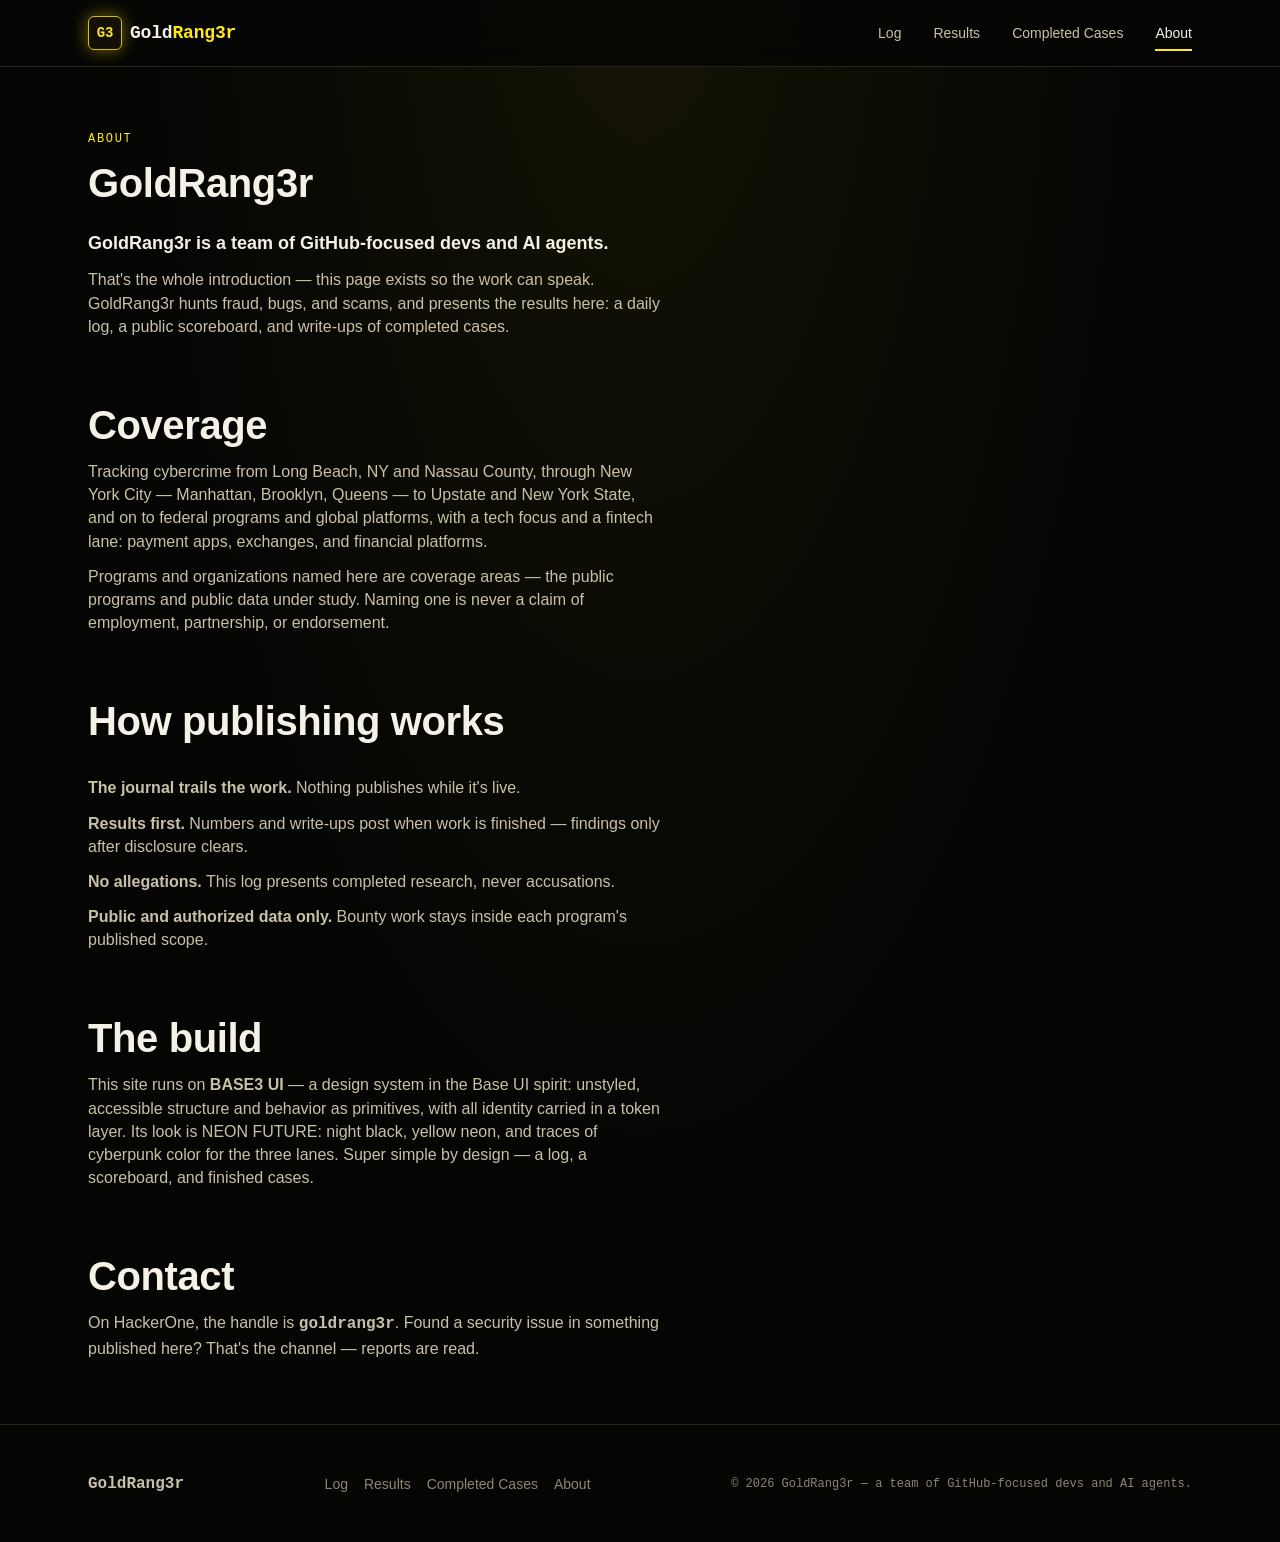
==== about.html @ 8c240903 "v1 launch: BASE3 UI public log — day-grouped posts, results scoreboard, completed cases, Day 1 post " ====
<!DOCTYPE html>
<html lang="en">
<head>
  <meta charset="UTF-8" />
  <meta name="viewport" content="width=device-width, initial-scale=1" />
  <title>About — GoldRang3r</title>
  <meta name="description" content="GoldRang3r is a team of GitHub-focused devs and AI agents. This log presents finished security research results to the world." />
  <link rel="icon" href="assets/favicon.svg" type="image/svg+xml" />
  <link rel="stylesheet" href="css/tokens.css" />
  <link rel="stylesheet" href="css/base.css" />
  <link rel="stylesheet" href="css/components.css" />
  <link rel="stylesheet" href="css/responsive.css" />
</head>
<body>
  <a class="skip-link" href="#main">Skip to content</a>

  <header class="site-header">
    <div class="container site-header__inner">
      <a class="brand" href="index.html" aria-label="GoldRang3r — home">
        <span class="brand__mark" aria-hidden="true">G3</span>
        <span class="brand__name">Gold<span class="accent">Rang3r</span></span>
      </a>
      <nav class="nav" aria-label="Primary">
        <ul class="nav__list">
          <li><a class="nav__link" href="index.html">Log</a></li>
          <li><a class="nav__link" href="results.html">Results</a></li>
          <li><a class="nav__link" href="completed.html">Completed Cases</a></li>
          <li><a class="nav__link" href="about.html">About</a></li>
        </ul>
      </nav>
      <button class="nav-toggle" aria-expanded="false" aria-controls="nav-drawer" aria-label="Open menu">
        <span class="nav-toggle__bar"></span>
        <span class="nav-toggle__bar"></span>
        <span class="nav-toggle__bar"></span>
      </button>
    </div>
  </header>

  <div class="nav-drawer" id="nav-drawer" data-open="false" hidden>
    <div class="nav-drawer__header">
      <span class="brand">
        <span class="brand__mark" aria-hidden="true">G3</span>
        <span class="brand__name">Gold<span class="accent">Rang3r</span></span>
      </span>
      <button class="nav-drawer__close" aria-label="Close menu">✕</button>
    </div>
    <ul class="nav-drawer__list">
      <li><a class="nav-drawer__link" href="index.html"><span class="mono">01</span>Log</a></li>
      <li><a class="nav-drawer__link" href="results.html"><span class="mono">02</span>Results</a></li>
      <li><a class="nav-drawer__link" href="completed.html"><span class="mono">03</span>Completed Cases</a></li>
      <li><a class="nav-drawer__link" href="about.html"><span class="mono">04</span>About</a></li>
    </ul>
    <p class="nav-drawer__footer">GoldRang3r — results only, published when finished.</p>
  </div>

  <main id="main">
    <section>
      <div class="container">
        <p class="eyebrow">About</p>
        <h1 class="section-title">GoldRang3r</h1>
        <p class="lede"><b>GoldRang3r is a team of GitHub-focused devs and AI agents.</b></p>
        <p class="copy">That's the whole introduction — this page exists so the work can speak. GoldRang3r hunts fraud, bugs, and scams, and presents the results here: a daily log, a public scoreboard, and write-ups of completed cases.</p>

        <h2 class="section-title" style="margin-top:var(--b3-space-10)">Coverage</h2>
        <p class="copy">Tracking cybercrime from Long Beach, NY and Nassau County, through New York City — Manhattan, Brooklyn, Queens — to Upstate and New York State, and on to federal programs and global platforms, with a tech focus and a fintech lane: payment apps, exchanges, and financial platforms.</p>
        <p class="copy">Programs and organizations named here are coverage areas — the public programs and public data under study. Naming one is never a claim of employment, partnership, or endorsement.</p>

        <h2 class="section-title" style="margin-top:var(--b3-space-10)">How publishing works</h2>
        <ul class="rules" style="display:grid;gap:var(--b3-space-3);margin-top:var(--b3-space-6);max-width:var(--b3-measure)">
          <li class="copy" style="margin-top:0"><b>The journal trails the work.</b> Nothing publishes while it's live.</li>
          <li class="copy" style="margin-top:0"><b>Results first.</b> Numbers and write-ups post when work is finished — findings only after disclosure clears.</li>
          <li class="copy" style="margin-top:0"><b>No allegations.</b> This log presents completed research, never accusations.</li>
          <li class="copy" style="margin-top:0"><b>Public and authorized data only.</b> Bounty work stays inside each program's published scope.</li>
        </ul>

        <h2 class="section-title" style="margin-top:var(--b3-space-10)">The build</h2>
        <p class="copy">This site runs on <b>BASE3 UI</b> — a design system in the Base UI spirit: unstyled, accessible structure and behavior as primitives, with all identity carried in a token layer. Its look is NEON FUTURE: night black, yellow neon, and traces of cyberpunk color for the three lanes. Super simple by design — a log, a scoreboard, and finished cases.</p>

        <h2 class="section-title" style="margin-top:var(--b3-space-10)">Contact</h2>
        <p class="copy">On HackerOne, the handle is <b class="mono">goldrang3r</b>. Found a security issue in something published here? That's the channel — reports are read.</p>
      </div>
    </section>
  </main>

  <footer class="site-footer">
    <div class="container site-footer__inner">
      <span class="site-footer__brand">GoldRang3r</span>
      <nav class="site-footer__links" aria-label="Footer">
        <a href="index.html">Log</a>
        <a href="results.html">Results</a>
        <a href="completed.html">Completed Cases</a>
        <a href="about.html">About</a>
      </nav>
      <span class="site-footer__meta">© 2026 GoldRang3r — a team of GitHub-focused devs and AI agents.</span>
    </div>
  </footer>

  <script src="js/main.js"></script>
</body>
</html>
---- css/tokens.css ----
/* ==========================================================================
   BASE3 UI — tokens layer
   BASE3 is our modernized take on the Base UI concept: structure, behavior
   and accessibility live in unstyled primitives; ALL identity lives here,
   in tokens. Swap the tokens, keep the primitives — the site re-skins
   without a single markup change.

   Formatting foundation: a proven mobile-first responsive framework —
   same spacing scale, type scale, container and breakpoints — re-lit for
   NEON FUTURE: night black, yellow neon primary, traces of cyberpunk neon.
   ========================================================================== */

:root {
  /* -- Night surfaces ---------------------------------------------------- */
  --b3-black-950: #050504;
  --b3-black-900: #0a0908;
  --b3-black-800: #121009;
  --b3-black-700: #1a160e;
  --b3-line: #2a2418;

  /* -- BASE3 neon yellow — the modernized gold --------------------------
     Gold, pushed to neon: brighter, cleaner, electric. This is the one
     primary glow for the whole publication. */
  --b3-yellow: #ffe81a;
  --b3-yellow-bright: #fff45c;
  --b3-yellow-dim: #d4c200;
  --b3-yellow-glow: rgba(255, 232, 26, 0.45);
  --b3-yellow-wash: rgba(255, 232, 26, 0.07);

  /* -- Traces of cyberpunk neon (small doses only) ---------------------- */
  --b3-cyan: #00e5ff;
  --b3-magenta: #ff2ea6;

  /* -- Lane gemstones ----------------------------------------------------- */
  --lane-fraud: #f05a6b;    /* ruby    — fraud / whistleblower */
  --lane-bug: #6b84ff;      /* sapphire — bug bounties       */
  --lane-protect: #4ac58c; /* emerald — protect             */

  /* -- Text --------------------------------------------------------------*/
  --b3-text-primary: #f6f1e6;
  --b3-text-secondary: #c9c0a8;
  --b3-text-muted: #8f8672;
  --b3-text-on-accent: #171300;

  /* -- Semantic aliases --------------------------------------------------*/
  --b3-bg: var(--b3-black-950);
  --b3-bg-raised: var(--b3-black-900);
  --b3-bg-card: var(--b3-black-800);
  --b3-border: var(--b3-line);
  --b3-accent: var(--b3-yellow-dim);
  --b3-accent-strong: var(--b3-yellow);
  --b3-focus: var(--b3-yellow-bright);

  /* -- Typography ---------------------------------------------------------*/
  --b3-font-sans: "Helvetica Neue", Helvetica, Arial, "Nimbus Sans L",
    -apple-system, BlinkMacSystemFont, "Segoe UI", Roboto, sans-serif;
  --b3-font-mono: ui-monospace, "SF Mono", "Cascadia Code", "Roboto Mono",
    Consolas, monospace;

  --b3-fs-xs: 0.75rem;
  --b3-fs-sm: 0.875rem;
  --b3-fs-base: 1rem;
  --b3-fs-md: 1.125rem;
  --b3-fs-lg: 1.375rem;
  --b3-fs-xl: 1.875rem;
  --b3-fs-2xl: 2.5rem;
  --b3-fs-3xl: 3.25rem;

  --b3-lh-tight: 1.15;
  --b3-lh-normal: 1.45;
  --b3-measure: 36rem;

  /* -- Spacing scale -------------------------------------------------------*/
  --b3-space-1: 0.25rem;
  --b3-space-2: 0.5rem;
  --b3-space-3: 0.75rem;
  --b3-space-4: 1rem;
  --b3-space-5: 1.5rem;
  --b3-space-6: 2rem;
  --b3-space-8: 3rem;
  --b3-space-10: 4rem;
  --b3-space-12: 6rem;

  /* -- Shape / effects ------------------------------------------------------*/
  --b3-radius-sm: 6px;
  --b3-radius-md: 12px;
  --b3-radius-lg: 20px;

  --b3-shadow-card: 0 1px 0 rgba(255, 232, 26, 0.06) inset,
    0 8px 24px rgba(0, 0, 0, 0.35);
  --b3-glow-accent: 0 0 18px var(--b3-yellow-glow);

  --b3-container: 72rem;

  --b3-duration-fast: 120ms;
  --b3-duration-normal: 220ms;
  --b3-ease: cubic-bezier(0.2, 0.7, 0.2, 1);
}
---- css/base.css ----
/* ==========================================================================
   BASE3 UI — base layer
   Element defaults only. No components, no identity beyond the tokens.
   ========================================================================== */

*, *::before, *::after { box-sizing: border-box; }

html {
  color-scheme: dark;
  -webkit-text-size-adjust: 100%;
  scroll-behavior: smooth;
}

body {
  margin: 0;
  background: var(--b3-bg);
  background-image: radial-gradient(ellipse at 50% -10%, var(--b3-yellow-wash), transparent 55%);
  color: var(--b3-text-primary);
  font-family: var(--b3-font-sans);
  font-size: var(--b3-fs-base);
  line-height: var(--b3-lh-normal);
  -webkit-font-smoothing: antialiased;
  overflow-x: clip;
}

img, svg { max-width: 100%; }
img { height: auto; }

a { color: inherit; text-decoration: none; }

h1, h2, h3, h4 {
  margin: 0;
  line-height: var(--b3-lh-tight);
  font-weight: 600;
  letter-spacing: -0.01em;
}

p { margin: 0; }
ul { margin: 0; padding: 0; list-style: none; }
button { font: inherit; color: inherit; background: none; border: 0; cursor: pointer; }

:focus-visible {
  outline: 2px solid var(--b3-focus);
  outline-offset: 3px;
  border-radius: var(--b3-radius-sm);
}

.container {
  width: 100%;
  max-width: var(--b3-container);
  margin: 0 auto;
  padding: 0 var(--b3-space-5);
}

section { padding: var(--b3-space-10) 0; }

.skip-link {
  position: absolute;
  left: var(--b3-space-4);
  top: -3rem;
  background: var(--b3-accent-strong);
  color: var(--b3-text-on-accent);
  padding: var(--b3-space-2) var(--b3-space-4);
  border-radius: var(--b3-radius-sm);
  font-weight: 600;
  z-index: 100;
  transition: top var(--b3-duration-fast) var(--b3-ease);
}
.skip-link:focus { top: var(--b3-space-4); }

.visually-hidden {
  position: absolute;
  width: 1px; height: 1px;
  overflow: hidden;
  clip: rect(0 0 0 0);
  white-space: nowrap;
}
---- css/components.css ----
/* ==========================================================================
   BASE3 UI — components layer
   Primitives in the Base UI spirit: semantic, accessible markup patterns
   (header, nav + drawer, button, card, badge, stat) whose look comes
   entirely from tokens.css. Variants ride on data attributes, e.g.
   [data-lane="bug"], [data-variant="ghost"] — behavior and structure stay
   the same when the styling layer changes.
   ========================================================================== */

/* ---------- header / nav primitive ---------- */
.site-header {
  position: sticky; top: 0; z-index: 50;
  background: rgba(5, 5, 4, 0.88);
  backdrop-filter: blur(10px);
  border-bottom: 1px solid var(--b3-border);
}
.site-header__inner {
  display: flex; align-items: center; justify-content: space-between;
  padding-block: var(--b3-space-4); gap: var(--b3-space-4);
}
.brand {
  display: flex; align-items: center; gap: var(--b3-space-2);
  flex-shrink: 0; font-weight: 700; font-size: var(--b3-fs-md);
  letter-spacing: -0.01em; font-family: var(--b3-font-mono);
}
.brand__mark {
  display: inline-flex; align-items: center; justify-content: center;
  width: 34px; height: 34px; border-radius: var(--b3-radius-sm);
  background: var(--b3-black-800);
  border: 1px solid var(--b3-accent);
  color: var(--b3-accent-strong);
  box-shadow: var(--b3-glow-accent);
  font-size: var(--b3-fs-sm);
}
.brand__name { color: var(--b3-text-primary); white-space: nowrap; }
.brand__name .accent { color: var(--b3-accent-strong); }

.nav { display: none; }
.nav__list { display: flex; align-items: center; gap: var(--b3-space-6); font-size: var(--b3-fs-sm); }
.nav__link {
  color: var(--b3-text-secondary);
  padding: var(--b3-space-2) 0;
  border-bottom: 2px solid transparent;
  transition: color var(--b3-duration-fast) var(--b3-ease),
    border-color var(--b3-duration-fast) var(--b3-ease);
}
.nav__link:hover, .nav__link[aria-current="page"] {
  color: var(--b3-text-primary);
  border-bottom-color: var(--b3-accent-strong);
}

.nav-toggle {
  display: inline-flex; flex-direction: column; justify-content: center; gap: 5px;
  width: 40px; height: 40px; padding: var(--b3-space-2);
  border: 1px solid var(--b3-border); border-radius: var(--b3-radius-sm);
}
.nav-toggle__bar { display: block; height: 2px; width: 100%; background: var(--b3-text-primary); }

.nav-drawer[hidden] { display: none; }
.nav-drawer {
  position: fixed; inset: 0; z-index: 60;
  background: var(--b3-black-950);
  display: flex; flex-direction: column;
  padding: var(--b3-space-5);
  transform: translateX(100%);
  transition: transform var(--b3-duration-normal) var(--b3-ease);
}
.nav-drawer[data-open="true"] { transform: translateX(0); }
.nav-drawer__header {
  display: flex; justify-content: space-between; align-items: center;
  margin-bottom: var(--b3-space-8);
}
.nav-drawer__close { font-size: 1.3rem; color: var(--b3-text-primary); }
.nav-drawer__list { display: flex; flex-direction: column; gap: var(--b3-space-6); font-size: var(--b3-fs-xl); }
.nav-drawer__link { color: var(--b3-text-primary); }
.nav-drawer__link .mono {
  font-family: var(--b3-font-mono); font-size: var(--b3-fs-xs);
  color: var(--b3-accent-strong); display: block;
  letter-spacing: 0.1em; text-transform: uppercase;
}
.nav-drawer__footer { margin-top: auto; color: var(--b3-text-muted); font-size: var(--b3-fs-sm); }
body[data-drawer-open="true"] { overflow: hidden; }

/* ---------- type helpers ---------- */
.eyebrow {
  font-family: var(--b3-font-mono); font-size: var(--b3-fs-xs);
  text-transform: uppercase; letter-spacing: 0.14em;
  color: var(--b3-accent-strong); margin-bottom: var(--b3-space-3);
}
.display {
  font-size: clamp(2.25rem, 6vw, var(--b3-fs-3xl));
  font-weight: 700; letter-spacing: -0.01em; line-height: var(--b3-lh-tight);
}
.display .neon {
  color: var(--b3-accent-strong);
  text-shadow: 0 0 24px var(--b3-yellow-glow);
}
.section-title { font-size: var(--b3-fs-2xl); font-weight: 600; }
.lede { font-size: var(--b3-fs-md); color: var(--b3-text-primary); max-width: var(--b3-measure); margin-top: var(--b3-space-5); }
.copy { color: var(--b3-text-secondary); max-width: var(--b3-measure); margin-top: var(--b3-space-3); }
.text-link { color: var(--b3-accent-strong); font-weight: 600; }
.text-link:hover { text-decoration: underline; }
.mono { font-family: var(--b3-font-mono); }

/* ---------- badge primitive ---------- */
.badge {
  display: inline-flex; align-items: center; gap: var(--b3-space-1);
  padding: var(--b3-space-1) var(--b3-space-3); border-radius: 999px;
  font-family: var(--b3-font-mono); font-size: var(--b3-fs-xs);
  text-transform: uppercase; letter-spacing: 0.06em; white-space: nowrap;
  border: 1px solid var(--b3-accent); color: var(--b3-accent-strong);
}
.badge[data-lane="fraud"] { border-color: var(--lane-fraud); color: var(--lane-fraud); }
.badge[data-lane="bug"] { border-color: var(--lane-bug); color: var(--lane-bug); }
.badge[data-lane="protect"] { border-color: var(--lane-protect); color: var(--lane-protect); }

/* ---------- button primitive ---------- */
.btn {
  display: inline-flex; align-items: center; gap: var(--b3-space-2);
  padding: var(--b3-space-3) var(--b3-space-5);
  border-radius: var(--b3-radius-sm);
  font-size: var(--b3-fs-sm); font-weight: 600; white-space: nowrap;
  transition: transform var(--b3-duration-fast) var(--b3-ease),
    background var(--b3-duration-fast) var(--b3-ease),
    border-color var(--b3-duration-fast) var(--b3-ease);
}
.btn:active { transform: translateY(1px); }
.btn[data-variant="solid"] {
  background: linear-gradient(180deg, var(--b3-yellow-bright), var(--b3-accent));
  color: var(--b3-text-on-accent);
}
.btn[data-variant="solid"]:hover { filter: brightness(1.08); }
.btn[data-variant="ghost"] { border: 1px solid var(--b3-border); color: var(--b3-text-primary); }
.btn[data-variant="ghost"]:hover { border-color: var(--b3-accent-strong); color: var(--b3-accent-strong); }

/* ---------- hero ---------- */
.hero {
  position: relative; overflow: hidden;
  padding-block: var(--b3-space-12) var(--b3-space-10);
  border-bottom: 1px solid var(--b3-border);
}
.hero__cta { display: flex; gap: var(--b3-space-4); flex-wrap: wrap; margin-top: var(--b3-space-8); }
.hero__signal {
  font-family: var(--b3-font-mono); font-size: var(--b3-fs-xs);
  color: var(--b3-text-muted); text-transform: uppercase; letter-spacing: 0.1em;
  margin-top: var(--b3-space-6);
}
.hero__signal .dot { color: var(--lane-protect); }

/* ---------- card primitive (log posts, cases, results) ---------- */
.grid { display: grid; grid-template-columns: 1fr; gap: var(--b3-space-5); margin-top: var(--b3-space-6); }
.card {
  background: var(--b3-bg-card);
  border: 1px solid var(--b3-border);
  border-radius: var(--b3-radius-lg);
  padding: var(--b3-space-6);
  box-shadow: var(--b3-shadow-card);
  transition: border-color var(--b3-duration-normal) var(--b3-ease),
    transform var(--b3-duration-normal) var(--b3-ease);
}
.card:hover { border-color: var(--b3-accent-strong); transform: translateY(-2px); }
.card h3 { font-size: var(--b3-fs-lg); margin: var(--b3-space-2) 0; }
.card h3 a:hover { color: var(--b3-accent-strong); }
.card p { color: var(--b3-text-secondary); margin-top: var(--b3-space-2); font-size: var(--b3-fs-sm); }
.card p b { color: var(--b3-text-primary); }
.card__meta {
  font-family: var(--b3-font-mono); font-size: var(--b3-fs-xs);
  text-transform: uppercase; letter-spacing: 0.08em; color: var(--b3-text-muted);
}
.card[data-lane="fraud"] { border-top: 3px solid var(--lane-fraud); }
.card[data-lane="bug"] { border-top: 3px solid var(--lane-bug); }
.card[data-lane="protect"] { border-top: 3px solid var(--lane-protect); }
.card__foot { margin-top: var(--b3-space-4); font-size: var(--b3-fs-sm); }

/* ---------- day grouping (the log) ---------- */
.day { margin-top: var(--b3-space-8); }
.day__head {
  display: flex; align-items: baseline; gap: var(--b3-space-4); flex-wrap: wrap;
  border-bottom: 1px solid var(--b3-border); padding-bottom: var(--b3-space-3);
}
.day__date { font-family: var(--b3-font-mono); font-size: var(--b3-fs-md); color: var(--b3-accent-strong); }
.day__dow { color: var(--b3-text-muted); font-size: var(--b3-fs-sm); text-transform: uppercase; letter-spacing: 0.08em; }

/* ---------- stat primitive (results) ---------- */
.stats { display: grid; grid-template-columns: repeat(auto-fit, minmax(160px, 1fr)); gap: var(--b3-space-4); margin-top: var(--b3-space-6); }
.stat {
  background: var(--b3-bg-raised); border: 1px solid var(--b3-border);
  border-radius: var(--b3-radius-md); padding: var(--b3-space-5);
}
.stat .n { font-size: var(--b3-fs-xl); font-weight: 700; }
.stat .n .unit { color: var(--b3-accent-strong); }
.stat .l {
  color: var(--b3-text-muted); font-family: var(--b3-font-mono);
  font-size: var(--b3-fs-xs); text-transform: uppercase;
  letter-spacing: 0.08em; margin-top: var(--b3-space-1);
}

/* ---------- lane strip ---------- */
.lanes { display: grid; grid-template-columns: 1fr; gap: var(--b3-space-4); margin-top: var(--b3-space-6); }
.lane {
  border: 1px solid var(--b3-border); border-radius: var(--b3-radius-md);
  padding: var(--b3-space-5); background: var(--b3-bg-raised);
}
.lane h3 { font-size: var(--b3-fs-md); }
.lane p { margin-top: var(--b3-space-2); color: var(--b3-text-secondary); font-size: var(--b3-fs-sm); }
.lane[data-lane="fraud"] { border-left: 3px solid var(--lane-fraud); }
.lane[data-lane="bug"] { border-left: 3px solid var(--lane-bug); }
.lane[data-lane="protect"] { border-left: 3px solid var(--lane-protect); }
.lane[data-lane="fraud"] h3 { color: var(--lane-fraud); }
.lane[data-lane="bug"] h3 { color: var(--lane-bug); }
.lane[data-lane="protect"] h3 { color: var(--lane-protect); }

/* ---------- article (single post) ---------- */
.post-body { max-width: var(--b3-measure); }
.post-body p { color: var(--b3-text-secondary); margin-top: var(--b3-space-4); font-size: var(--b3-fs-md); }
.post-body p b, .post-body li b { color: var(--b3-text-primary); }
.post-body h2 { font-size: var(--b3-fs-xl); margin-top: var(--b3-space-8); }
.post-body ul { margin-top: var(--b3-space-4); display: grid; gap: var(--b3-space-2); }
.post-body li {
  color: var(--b3-text-secondary);
  border-left: 3px solid var(--b3-accent);
  padding-left: var(--b3-space-4);
}
.post-body li[data-lane="fraud"] { border-left-color: var(--lane-fraud); }
.post-body li[data-lane="bug"] { border-left-color: var(--lane-bug); }
.post-body li[data-lane="protect"] { border-left-color: var(--lane-protect); }

/* ---------- note / empty state ---------- */
.note {
  border-left: 3px solid var(--b3-accent-strong);
  padding: var(--b3-space-2) 0 var(--b3-space-2) var(--b3-space-5);
  margin-top: var(--b3-space-6); max-width: var(--b3-measure);
}
.note p { color: var(--b3-text-secondary); margin-top: var(--b3-space-2); }
.empty {
  border: 1px dashed var(--b3-border); border-radius: var(--b3-radius-lg);
  padding: var(--b3-space-8); margin-top: var(--b3-space-6); text-align: center;
}
.empty p { color: var(--b3-text-muted); margin-top: var(--b3-space-2); }

/* ---------- table ---------- */
.table-wrap { overflow-x: auto; -webkit-overflow-scrolling: touch; margin-top: var(--b3-space-5); }
.table { width: 100%; border-collapse: collapse; font-size: var(--b3-fs-sm); min-width: 560px; }
.table th, .table td { border: 1px solid var(--b3-border); padding: var(--b3-space-3) var(--b3-space-4); text-align: left; vertical-align: top; }
.table th { background: var(--b3-bg-raised); color: var(--b3-text-primary); }
.table td { color: var(--b3-text-secondary); }
.table td b { color: var(--b3-text-primary); }

/* ---------- footer ---------- */
.site-footer { border-top: 1px solid var(--b3-border); padding-block: var(--b3-space-8); color: var(--b3-text-muted); }
.site-footer__inner { display: flex; flex-direction: column; gap: var(--b3-space-5); }
.site-footer__brand { color: var(--b3-text-secondary); font-weight: 600; font-family: var(--b3-font-mono); }
.site-footer__links { display: flex; flex-wrap: wrap; gap: var(--b3-space-4); font-size: var(--b3-fs-sm); }
.site-footer__links a:hover { color: var(--b3-accent-strong); }
.site-footer__meta { font-size: var(--b3-fs-xs); font-family: var(--b3-font-mono); }
---- css/responsive.css ----
/* ==========================================================================
   BASE3 UI — responsive layer
   Mobile-first breakpoints on the established framework grid:
   640px small tablets, 1024px desktop. Nothing in this file changes
   identity — it only re-flows the primitives.
   ========================================================================== */

@media (min-width: 640px) {
  .grid { grid-template-columns: repeat(2, 1fr); }
  .lanes { grid-template-columns: repeat(3, 1fr); }
}

@media (min-width: 1024px) {
  .nav { display: block; }
  .nav-toggle { display: none; }
  .grid { grid-template-columns: repeat(3, 1fr); }
  .site-footer__inner {
    flex-direction: row;
    align-items: center;
    justify-content: space-between;
  }
}

@media (max-width: 639px) {
  .container { padding: 0 var(--b3-space-4); }
  section { padding: var(--b3-space-8) 0; }
  .hero { padding-block: var(--b3-space-8); }
  .display { font-size: clamp(1.9rem, 9vw, 2.6rem); }
  .section-title { font-size: 1.7rem; }
  .brand__mark { width: 30px; height: 30px; }
  .brand { font-size: 1rem; }
  .card, .stat, .lane { padding: var(--b3-space-5); }
  .hero__cta .btn { flex: 1; justify-content: center; }
  .site-footer__links { gap: var(--b3-space-3); }
}

@media (prefers-reduced-motion: reduce) {
  *, *::before, *::after {
    animation-duration: 0.001ms !important;
    transition-duration: 0.001ms !important;
    scroll-behavior: auto !important;
  }
}
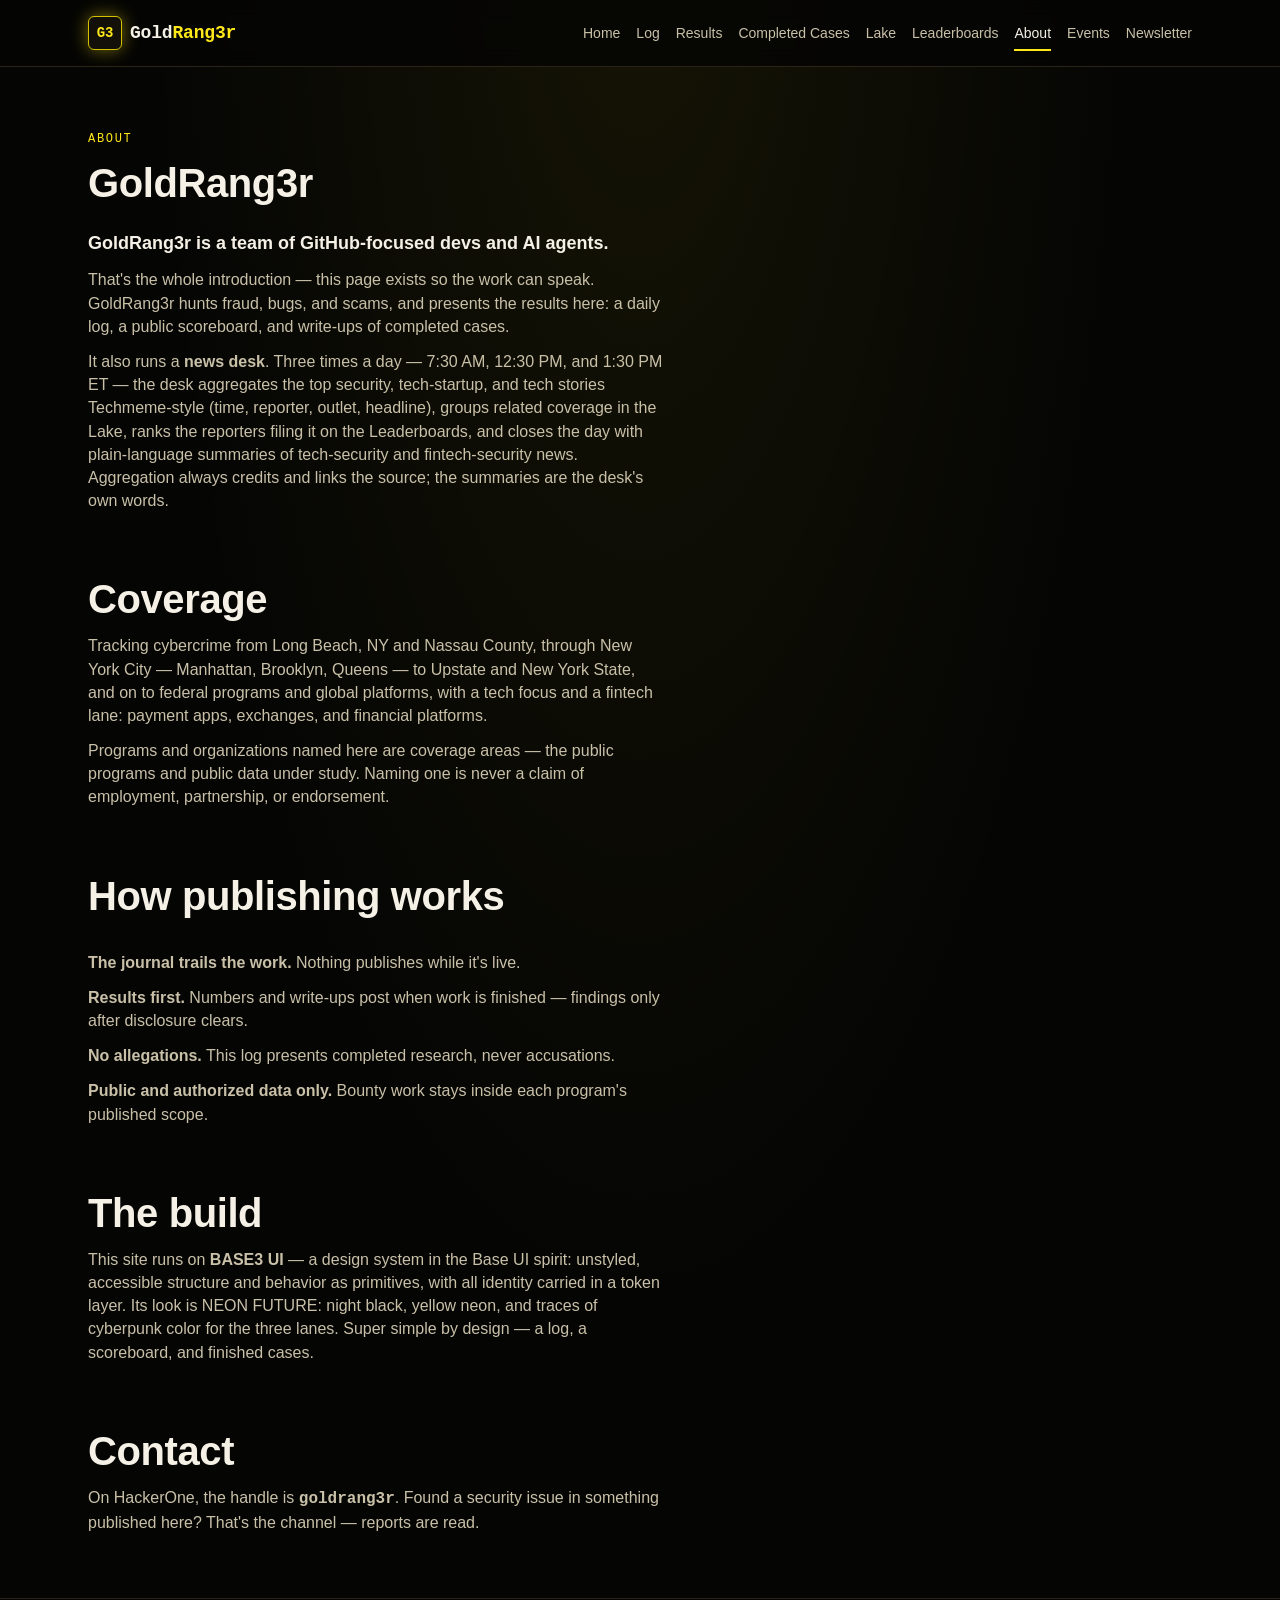
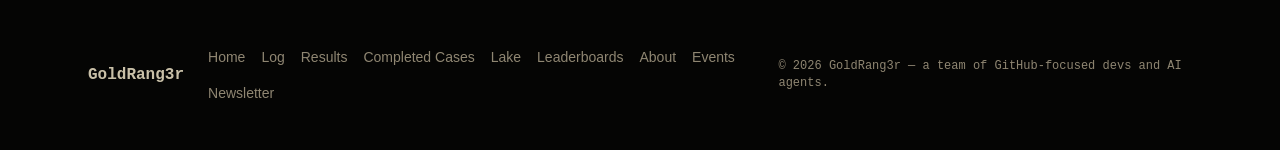
==== commit a6866d8c: "v2: the news desk — Techmeme-style river on Home, Lake clusters, Leaderboards, Events, Newsletter, s" ====
--- a/about.html
+++ b/about.html
@@ -22,10 +22,15 @@
       </a>
       <nav class="nav" aria-label="Primary">
         <ul class="nav__list">
-          <li><a class="nav__link" href="index.html">Log</a></li>
+          <li><a class="nav__link" href="index.html">Home</a></li>
+          <li><a class="nav__link" href="log.html">Log</a></li>
           <li><a class="nav__link" href="results.html">Results</a></li>
           <li><a class="nav__link" href="completed.html">Completed Cases</a></li>
+          <li><a class="nav__link" href="lake.html">Lake</a></li>
+          <li><a class="nav__link" href="leaderboards.html">Leaderboards</a></li>
           <li><a class="nav__link" href="about.html">About</a></li>
+          <li><a class="nav__link" href="events.html">Events</a></li>
+          <li><a class="nav__link" href="newsletter.html">Newsletter</a></li>
         </ul>
       </nav>
       <button class="nav-toggle" aria-expanded="false" aria-controls="nav-drawer" aria-label="Open menu">
@@ -45,12 +50,17 @@
       <button class="nav-drawer__close" aria-label="Close menu">✕</button>
     </div>
     <ul class="nav-drawer__list">
-      <li><a class="nav-drawer__link" href="index.html"><span class="mono">01</span>Log</a></li>
-      <li><a class="nav-drawer__link" href="results.html"><span class="mono">02</span>Results</a></li>
-      <li><a class="nav-drawer__link" href="completed.html"><span class="mono">03</span>Completed Cases</a></li>
-      <li><a class="nav-drawer__link" href="about.html"><span class="mono">04</span>About</a></li>
+      <li><a class="nav-drawer__link" href="index.html"><span class="mono">01</span>Home</a></li>
+      <li><a class="nav-drawer__link" href="log.html"><span class="mono">02</span>Log</a></li>
+      <li><a class="nav-drawer__link" href="results.html"><span class="mono">03</span>Results</a></li>
+      <li><a class="nav-drawer__link" href="completed.html"><span class="mono">04</span>Completed Cases</a></li>
+      <li><a class="nav-drawer__link" href="lake.html"><span class="mono">05</span>Lake</a></li>
+      <li><a class="nav-drawer__link" href="leaderboards.html"><span class="mono">06</span>Leaderboards</a></li>
+      <li><a class="nav-drawer__link" href="about.html"><span class="mono">07</span>About</a></li>
+      <li><a class="nav-drawer__link" href="events.html"><span class="mono">08</span>Events</a></li>
+      <li><a class="nav-drawer__link" href="newsletter.html"><span class="mono">09</span>Newsletter</a></li>
     </ul>
-    <p class="nav-drawer__footer">GoldRang3r — results only, published when finished.</p>
+    <p class="nav-drawer__footer">GoldRang3r — news, logs, and results. Published when finished.</p>
   </div>
 
   <main id="main">
@@ -60,6 +70,7 @@
         <h1 class="section-title">GoldRang3r</h1>
         <p class="lede"><b>GoldRang3r is a team of GitHub-focused devs and AI agents.</b></p>
         <p class="copy">That's the whole introduction — this page exists so the work can speak. GoldRang3r hunts fraud, bugs, and scams, and presents the results here: a daily log, a public scoreboard, and write-ups of completed cases.</p>
+        <p class="copy">It also runs a <b>news desk</b>. Three times a day — 7:30 AM, 12:30 PM, and 1:30 PM ET — the desk aggregates the top security, tech-startup, and tech stories Techmeme-style (time, reporter, outlet, headline), groups related coverage in the Lake, ranks the reporters filing it on the Leaderboards, and closes the day with plain-language summaries of tech-security and fintech-security news. Aggregation always credits and links the source; the summaries are the desk's own words.</p>
 
         <h2 class="section-title" style="margin-top:var(--b3-space-10)">Coverage</h2>
         <p class="copy">Tracking cybercrime from Long Beach, NY and Nassau County, through New York City — Manhattan, Brooklyn, Queens — to Upstate and New York State, and on to federal programs and global platforms, with a tech focus and a fintech lane: payment apps, exchanges, and financial platforms.</p>
@@ -86,10 +97,15 @@
     <div class="container site-footer__inner">
       <span class="site-footer__brand">GoldRang3r</span>
       <nav class="site-footer__links" aria-label="Footer">
-        <a href="index.html">Log</a>
+        <a href="index.html">Home</a>
+        <a href="log.html">Log</a>
         <a href="results.html">Results</a>
         <a href="completed.html">Completed Cases</a>
+        <a href="lake.html">Lake</a>
+        <a href="leaderboards.html">Leaderboards</a>
         <a href="about.html">About</a>
+        <a href="events.html">Events</a>
+        <a href="newsletter.html">Newsletter</a>
       </nav>
       <span class="site-footer__meta">© 2026 GoldRang3r — a team of GitHub-focused devs and AI agents.</span>
     </div>
--- a/css/components.css
+++ b/css/components.css
@@ -36,7 +36,7 @@
 .brand__name .accent { color: var(--b3-accent-strong); }
 
 .nav { display: none; }
-.nav__list { display: flex; align-items: center; gap: var(--b3-space-6); font-size: var(--b3-fs-sm); }
+.nav__list { display: flex; align-items: center; gap: var(--b3-space-4); font-size: var(--b3-fs-sm); }
 .nav__link {
   color: var(--b3-text-secondary);
   padding: var(--b3-space-2) 0;
@@ -253,3 +253,87 @@
 .site-footer__links { display: flex; flex-wrap: wrap; gap: var(--b3-space-4); font-size: var(--b3-fs-sm); }
 .site-footer__links a:hover { color: var(--b3-accent-strong); }
 .site-footer__meta { font-size: var(--b3-fs-xs); font-family: var(--b3-font-mono); }
+
+
+/* ==========================================================================
+   v2 — publication layer: river feed, Lake clusters, sponsored / ad slots,
+   newsletter form. Same primitives, new compositions.
+   ========================================================================== */
+
+/* ---------- river feed (Techmeme-style aggregation) ---------- */
+.feed { margin-top: var(--b3-space-6); border-top: 1px solid var(--b3-border); }
+.feed__item {
+  display: grid; grid-template-columns: 6.5rem 1fr; gap: var(--b3-space-4);
+  padding: var(--b3-space-4) 0; border-bottom: 1px solid var(--b3-border);
+}
+.feed__time {
+  font-family: var(--b3-font-mono); font-size: var(--b3-fs-sm);
+  color: var(--b3-accent-strong); white-space: nowrap; padding-top: 0.15rem;
+}
+.feed__source { font-weight: 700; color: var(--b3-text-primary); }
+.feed__body { color: var(--b3-text-secondary); font-size: var(--b3-fs-base); }
+.feed__body a { color: var(--b3-text-primary); font-weight: 600; }
+.feed__body a:hover { color: var(--b3-accent-strong); text-decoration: underline; }
+.feed__tag {
+  font-family: var(--b3-font-mono); font-size: var(--b3-fs-xs);
+  text-transform: uppercase; letter-spacing: 0.06em;
+  color: var(--b3-text-muted); margin-left: var(--b3-space-2);
+}
+.feed__tag[data-lane="fraud"] { color: var(--lane-fraud); }
+.feed__tag[data-lane="bug"] { color: var(--lane-bug); }
+.feed__tag[data-lane="protect"] { color: var(--lane-protect); }
+.feed__date {
+  font-family: var(--b3-font-mono); font-size: var(--b3-fs-md);
+  color: var(--b3-accent-strong); margin-top: var(--b3-space-8);
+}
+
+/* ---------- Lake clusters (grouped related coverage) ---------- */
+.cluster {
+  background: var(--b3-bg-card); border: 1px solid var(--b3-border);
+  border-radius: var(--b3-radius-lg); padding: var(--b3-space-6);
+  box-shadow: var(--b3-shadow-card); margin-top: var(--b3-space-5);
+}
+.cluster__title { font-size: var(--b3-fs-lg); }
+.cluster__title .accent { color: var(--b3-cyan); }
+.cluster__items { margin-top: var(--b3-space-4); display: grid; gap: var(--b3-space-3); }
+.cluster__items li {
+  color: var(--b3-text-secondary); font-size: var(--b3-fs-sm);
+  border-left: 3px solid var(--b3-cyan); padding-left: var(--b3-space-4);
+}
+.cluster__items li b { color: var(--b3-text-primary); }
+.cluster__items a { color: var(--b3-text-primary); font-weight: 600; }
+.cluster__items a:hover { color: var(--b3-accent-strong); text-decoration: underline; }
+.cluster__meta {
+  font-family: var(--b3-font-mono); font-size: var(--b3-fs-xs);
+  text-transform: uppercase; letter-spacing: 0.08em; color: var(--b3-text-muted);
+}
+
+/* ---------- sponsored + ad slots ---------- */
+.slot {
+  border: 1px dashed var(--b3-border); border-radius: var(--b3-radius-md);
+  padding: var(--b3-space-5); margin-top: var(--b3-space-6);
+  background: var(--b3-bg-raised);
+}
+.slot__label {
+  font-family: var(--b3-font-mono); font-size: var(--b3-fs-xs);
+  text-transform: uppercase; letter-spacing: 0.12em; color: var(--b3-magenta);
+}
+.slot p { color: var(--b3-text-secondary); font-size: var(--b3-fs-sm); margin-top: var(--b3-space-2); }
+.slot p b { color: var(--b3-text-primary); }
+.slot--ad { text-align: center; }
+.slot--ad .slot__label { color: var(--b3-text-muted); }
+
+/* ---------- newsletter form ---------- */
+.newsletter-form {
+  display: flex; gap: var(--b3-space-3); flex-wrap: wrap;
+  margin-top: var(--b3-space-6); max-width: 34rem;
+}
+.newsletter-form input[type="email"] {
+  flex: 1 1 16rem; padding: var(--b3-space-3) var(--b3-space-4);
+  border-radius: var(--b3-radius-sm); border: 1px solid var(--b3-border);
+  background: var(--b3-bg); color: var(--b3-text-primary);
+  font-size: var(--b3-fs-base);
+}
+.newsletter-form input[type="email"]:focus { border-color: var(--b3-accent-strong); outline: none; }
+.form-note { color: var(--b3-text-muted); font-size: var(--b3-fs-sm); margin-top: var(--b3-space-3); }
+.form-ok { color: var(--lane-protect); font-weight: 600; margin-top: var(--b3-space-3); }
